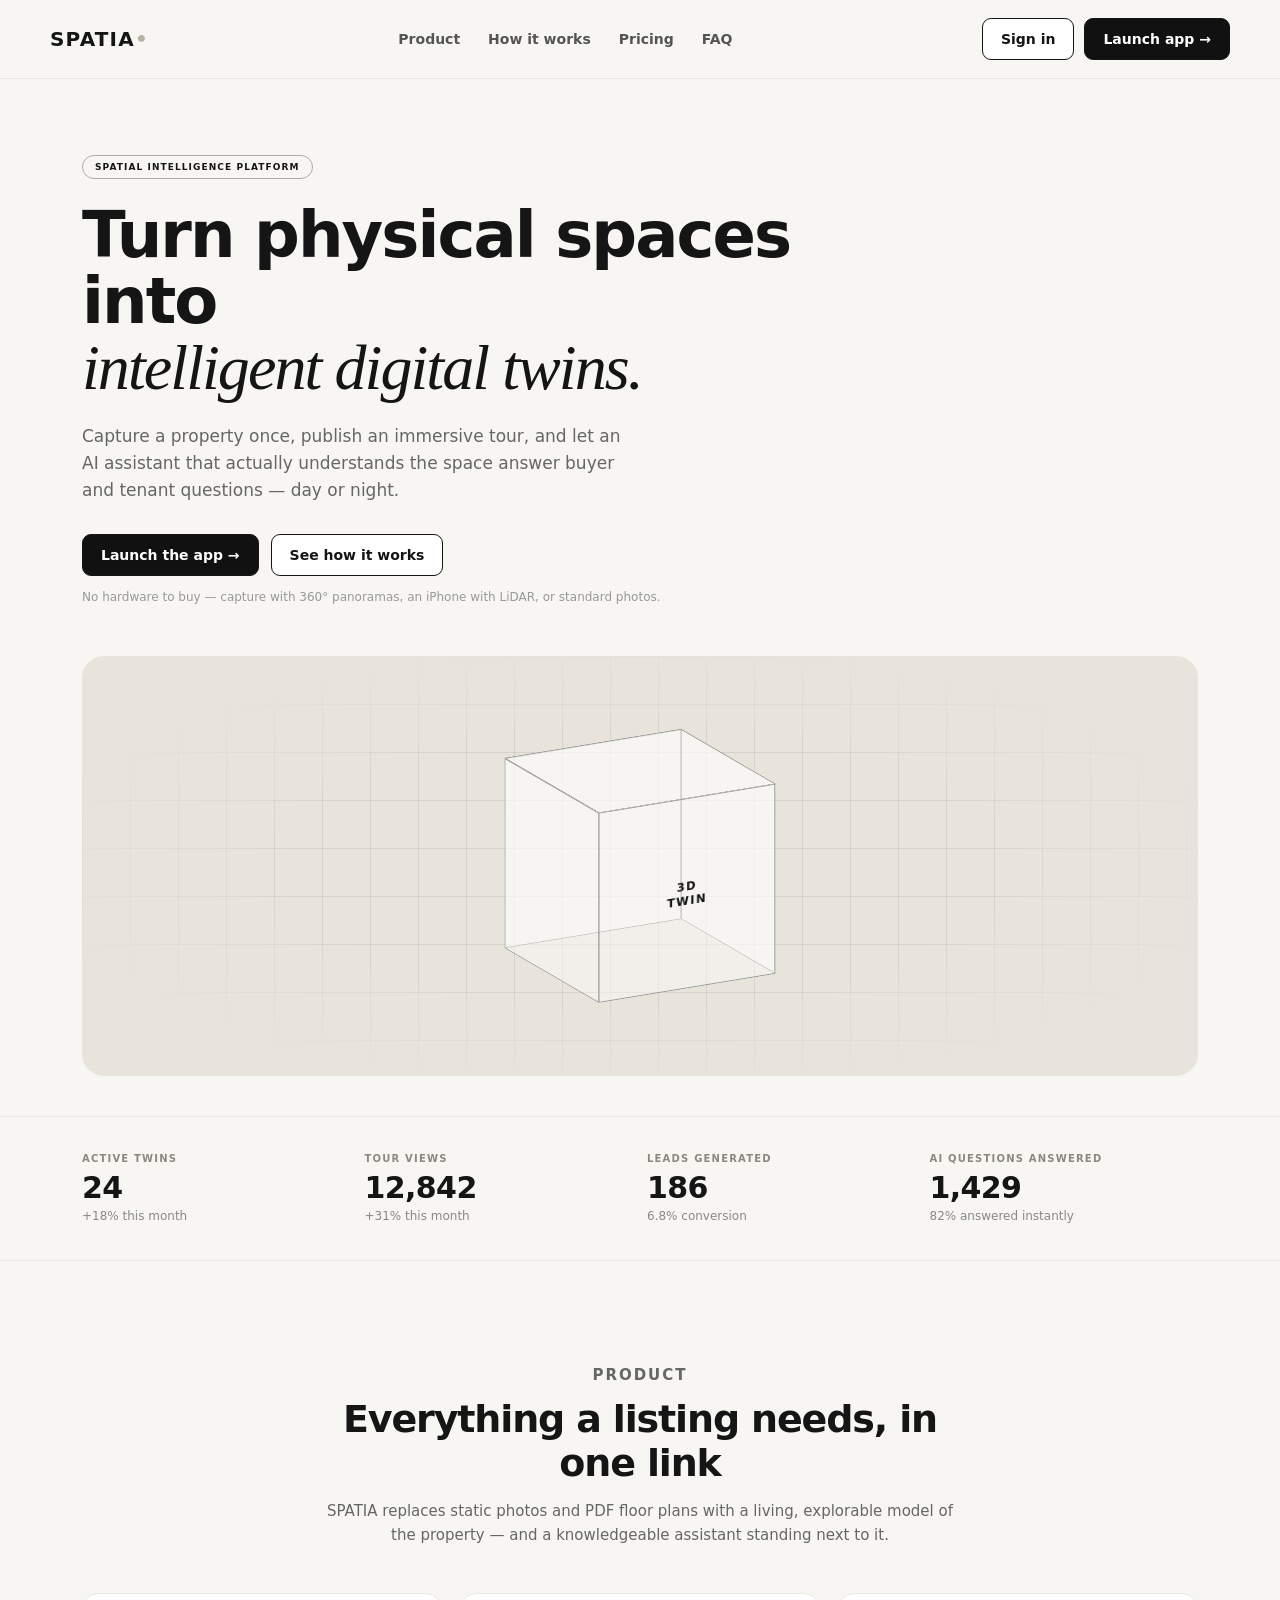
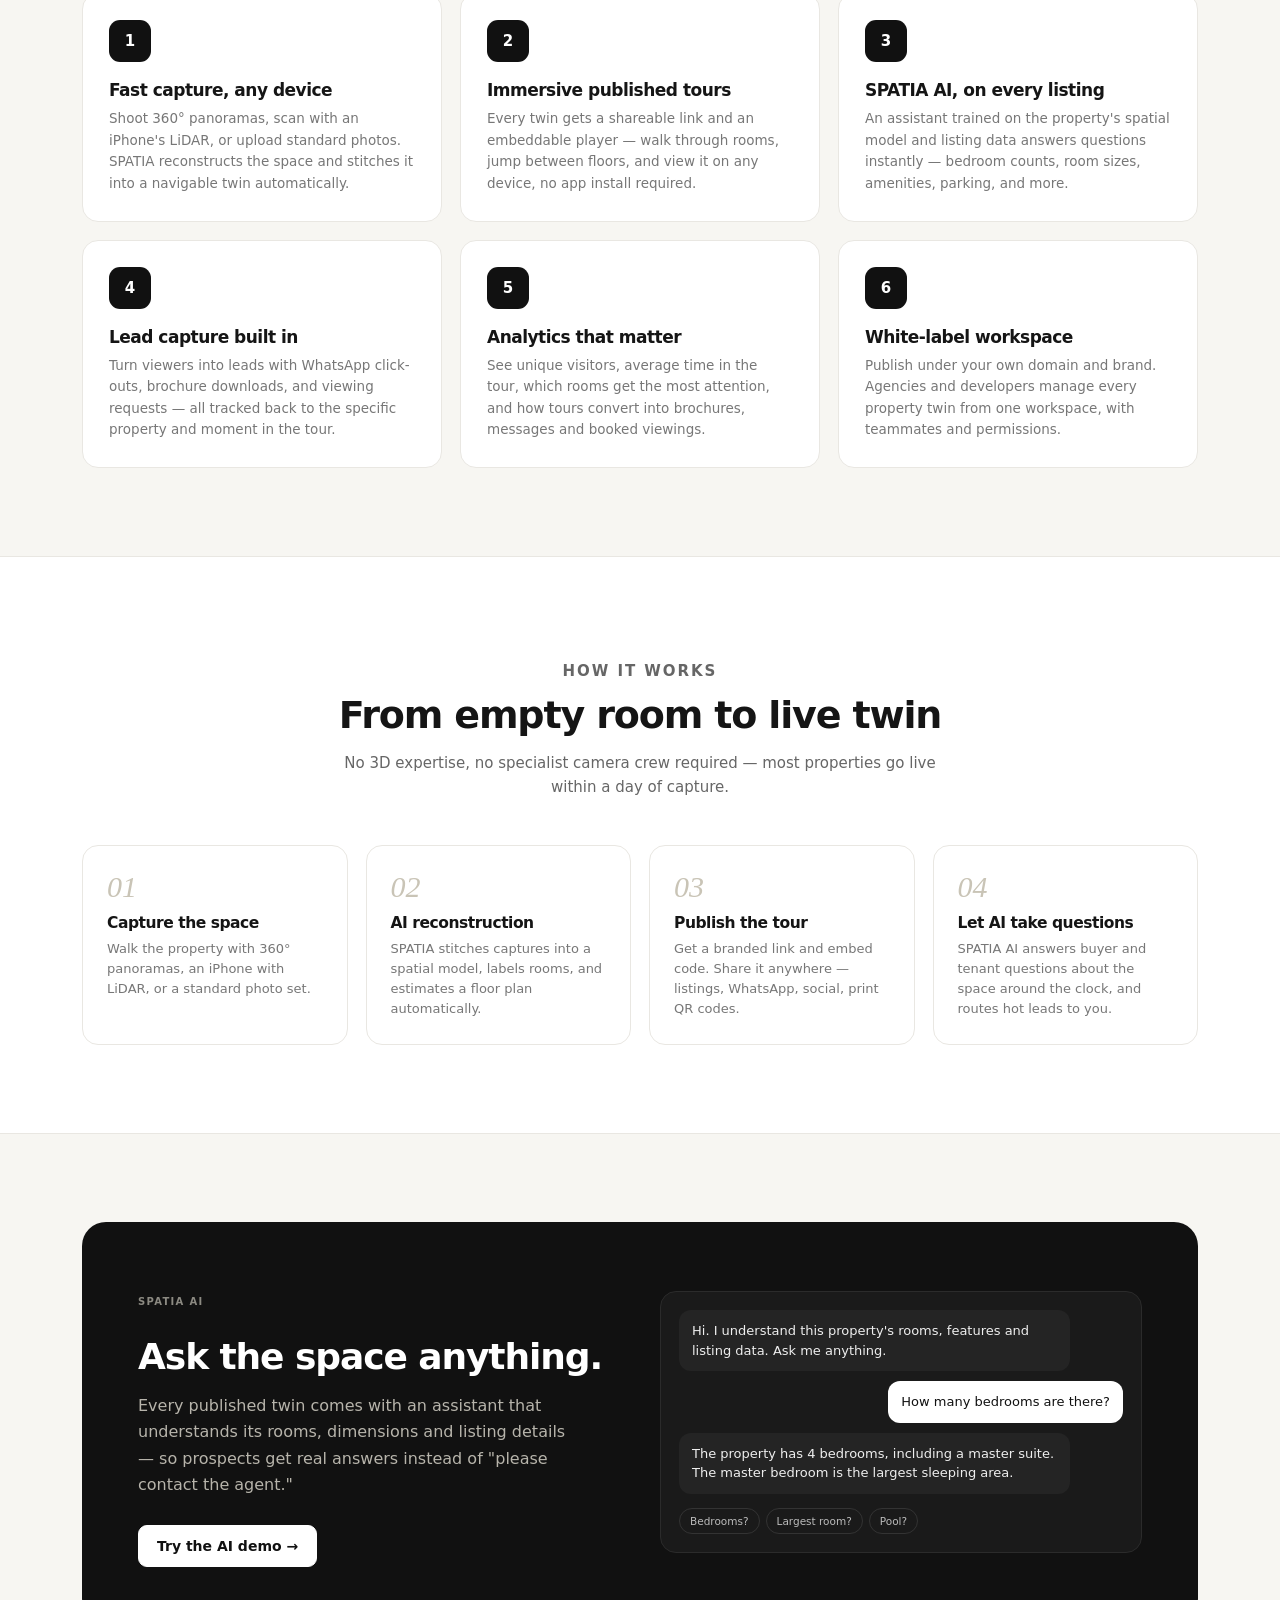
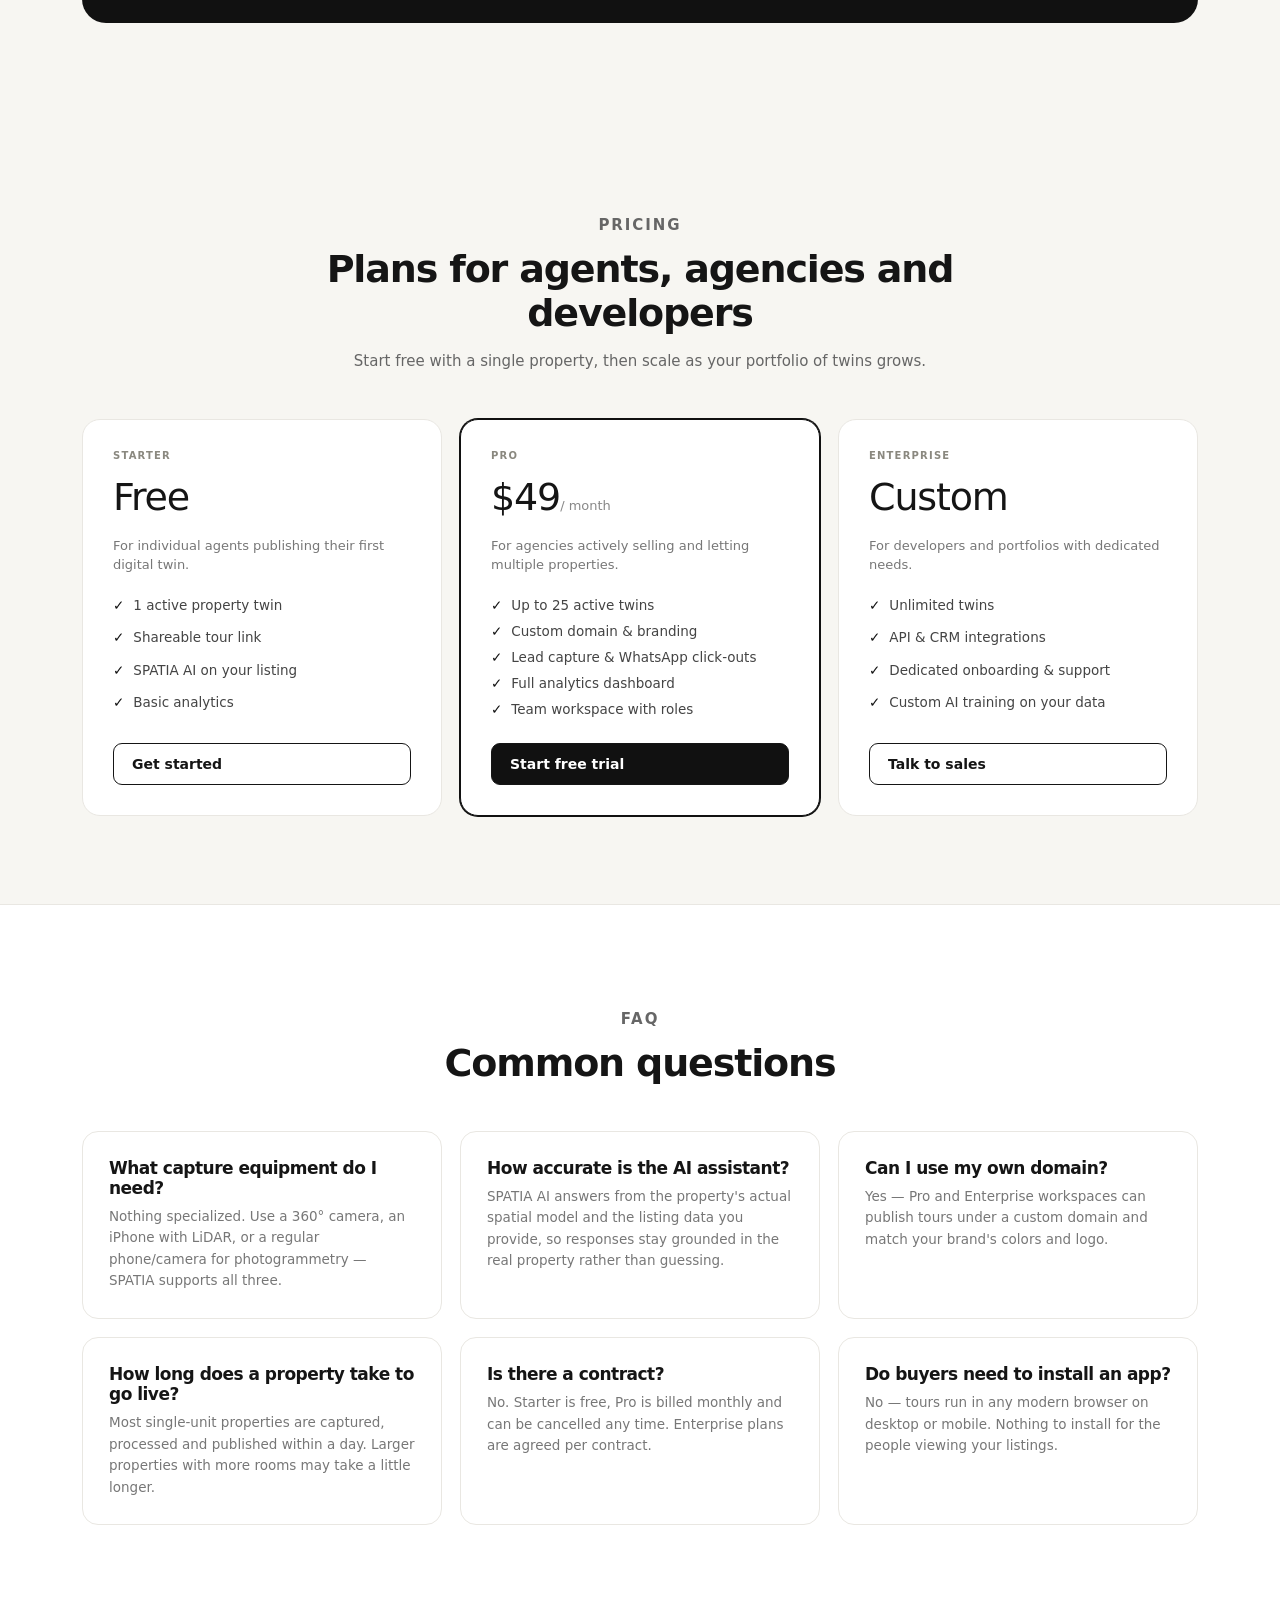
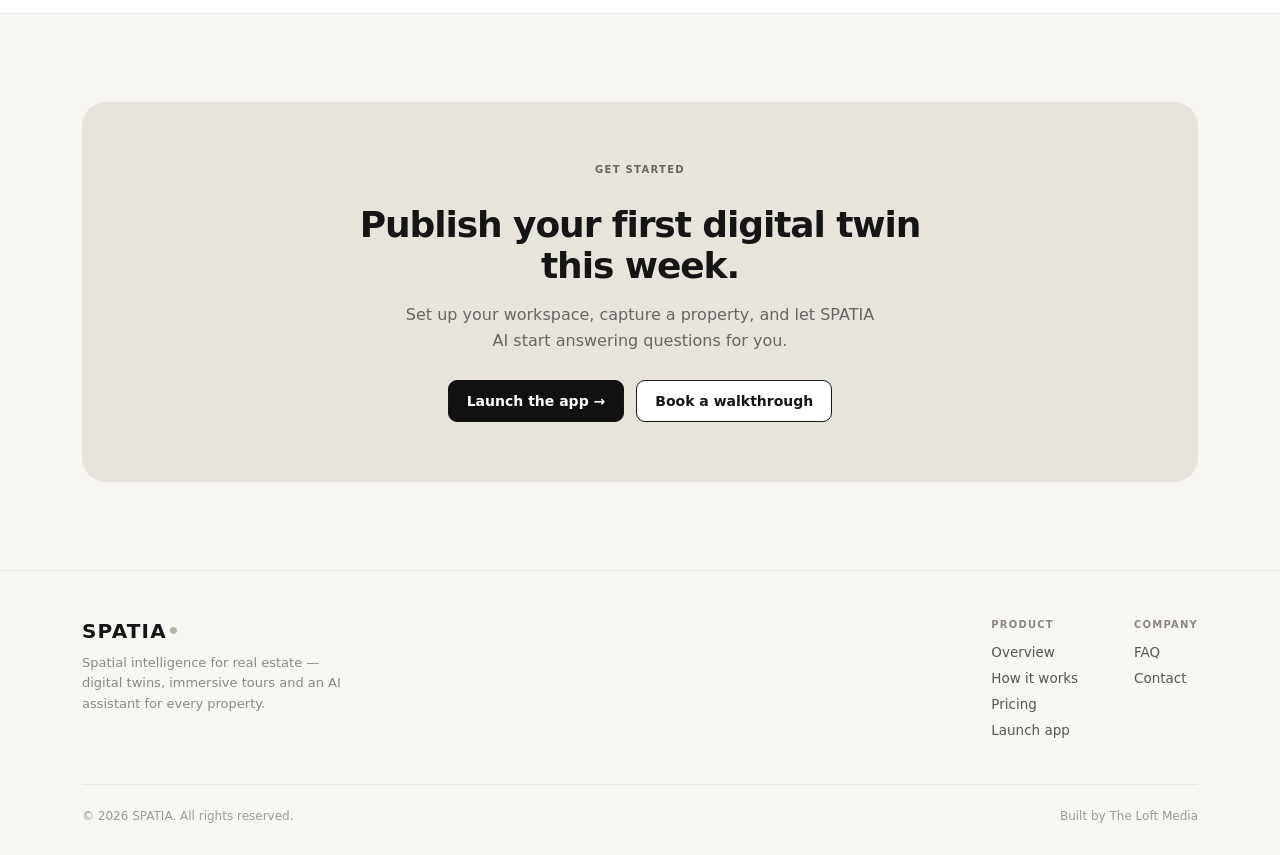
==== index.html @ 3e2fbd5a "Build SPATIA marketing website and workspace app Adds a public marketing site (hero, product feature" ====
<!doctype html><html><head><meta charset="utf-8"><meta name="viewport" content="width=device-width,initial-scale=1">
<title>SPATIA — Spatial Intelligence for Real Estate</title>
<meta name="description" content="SPATIA turns physical properties into interactive digital twins with an AI assistant that understands every room — so buyers and tenants can explore and ask questions any time.">
<link rel="stylesheet" href="site.css">
</head><body>

<header class="site-nav">
  <div class="wrap bar">
    <a class="logo" href="#top">SPATIA<span>•</span></a>
    <nav id="siteNav">
      <a href="#product">Product</a>
      <a href="#how">How it works</a>
      <a href="#pricing">Pricing</a>
      <a href="#faq">FAQ</a>
    </nav>
    <div class="nav-actions">
      <a class="ghost" href="app/index.html">Sign in</a>
      <a class="primary" href="app/index.html">Launch app →</a>
      <button class="nav-toggle" onclick="toggleNav()" aria-label="Menu"><i></i><i></i><i></i></button>
    </div>
  </div>
</header>

<main>
<section id="top" class="hero-section">
  <div class="wrap">
    <span class="pill">SPATIAL INTELLIGENCE PLATFORM</span>
    <h1>Turn physical spaces into<br><em>intelligent digital twins.</em></h1>
    <p class="lead">Capture a property once, publish an immersive tour, and let an AI assistant that actually understands the space answer buyer and tenant questions — day or night.</p>
    <div class="hero-actions">
      <a class="primary" href="app/index.html">Launch the app →</a>
      <a class="ghost" href="#how">See how it works</a>
    </div>
    <p class="hero-note">No hardware to buy — capture with 360° panoramas, an iPhone with LiDAR, or standard photos.</p>

    <div class="hero-visual">
      <div class="grid-floor"></div>
      <div class="hero-cube">
        <div class="face front">3D<br>TWIN</div>
        <div class="face back"></div>
        <div class="face right"></div>
        <div class="face left"></div>
        <div class="face top"></div>
      </div>
    </div>
  </div>
</section>

<section class="stat-strip">
  <div class="wrap row">
    <div><small>Active twins</small><strong>24</strong><span>+18% this month</span></div>
    <div><small>Tour views</small><strong>12,842</strong><span>+31% this month</span></div>
    <div><small>Leads generated</small><strong>186</strong><span>6.8% conversion</span></div>
    <div><small>AI questions answered</small><strong>1,429</strong><span>82% answered instantly</span></div>
  </div>
</section>

<section id="product" class="section">
  <div class="wrap">
    <div class="section-head">
      <p class="eyebrow">PRODUCT</p>
      <h2>Everything a listing needs, in one link</h2>
      <p>SPATIA replaces static photos and PDF floor plans with a living, explorable model of the property — and a knowledgeable assistant standing next to it.</p>
    </div>
    <div class="feature-grid">
      <div class="feature-card">
        <div class="icon">1</div>
        <h3>Fast capture, any device</h3>
        <p>Shoot 360° panoramas, scan with an iPhone's LiDAR, or upload standard photos. SPATIA reconstructs the space and stitches it into a navigable twin automatically.</p>
      </div>
      <div class="feature-card">
        <div class="icon">2</div>
        <h3>Immersive published tours</h3>
        <p>Every twin gets a shareable link and an embeddable player — walk through rooms, jump between floors, and view it on any device, no app install required.</p>
      </div>
      <div class="feature-card">
        <div class="icon">3</div>
        <h3>SPATIA AI, on every listing</h3>
        <p>An assistant trained on the property's spatial model and listing data answers questions instantly — bedroom counts, room sizes, amenities, parking, and more.</p>
      </div>
      <div class="feature-card">
        <div class="icon">4</div>
        <h3>Lead capture built in</h3>
        <p>Turn viewers into leads with WhatsApp click-outs, brochure downloads, and viewing requests — all tracked back to the specific property and moment in the tour.</p>
      </div>
      <div class="feature-card">
        <div class="icon">5</div>
        <h3>Analytics that matter</h3>
        <p>See unique visitors, average time in the tour, which rooms get the most attention, and how tours convert into brochures, messages and booked viewings.</p>
      </div>
      <div class="feature-card">
        <div class="icon">6</div>
        <h3>White-label workspace</h3>
        <p>Publish under your own domain and brand. Agencies and developers manage every property twin from one workspace, with teammates and permissions.</p>
      </div>
    </div>
  </div>
</section>

<section id="how" class="section" style="background:#fff;border-top:1px solid var(--line);border-bottom:1px solid var(--line)">
  <div class="wrap">
    <div class="section-head">
      <p class="eyebrow">HOW IT WORKS</p>
      <h2>From empty room to live twin</h2>
      <p>No 3D expertise, no specialist camera crew required — most properties go live within a day of capture.</p>
    </div>
    <div class="steps">
      <div class="step"><span class="num">01</span><h3>Capture the space</h3><p>Walk the property with 360° panoramas, an iPhone with LiDAR, or a standard photo set.</p></div>
      <div class="step"><span class="num">02</span><h3>AI reconstruction</h3><p>SPATIA stitches captures into a spatial model, labels rooms, and estimates a floor plan automatically.</p></div>
      <div class="step"><span class="num">03</span><h3>Publish the tour</h3><p>Get a branded link and embed code. Share it anywhere — listings, WhatsApp, social, print QR codes.</p></div>
      <div class="step"><span class="num">04</span><h3>Let AI take questions</h3><p>SPATIA AI answers buyer and tenant questions about the space around the clock, and routes hot leads to you.</p></div>
    </div>
  </div>
</section>

<section class="section">
  <div class="wrap">
    <div class="ai-teaser">
      <div>
        <p class="eyebrow">SPATIA AI</p>
        <h2>Ask the space anything.</h2>
        <p>Every published twin comes with an assistant that understands its rooms, dimensions and listing details — so prospects get real answers instead of "please contact the agent."</p>
        <a class="primary on-dark" href="app/index.html#ai" style="background:#fff;color:#111;border-color:#fff">Try the AI demo →</a>
      </div>
      <div class="chat-mock">
        <div class="bot">Hi. I understand this property's rooms, features and listing data. Ask me anything.</div>
        <div class="user">How many bedrooms are there?</div>
        <div class="bot">The property has 4 bedrooms, including a master suite. The master bedroom is the largest sleeping area.</div>
        <div class="qrow"><span>Bedrooms?</span><span>Largest room?</span><span>Pool?</span></div>
      </div>
    </div>
  </div>
</section>

<section id="pricing" class="section">
  <div class="wrap">
    <div class="section-head">
      <p class="eyebrow">PRICING</p>
      <h2>Plans for agents, agencies and developers</h2>
      <p>Start free with a single property, then scale as your portfolio of twins grows.</p>
    </div>
    <div class="pricing-grid">
      <div class="price-card">
        <div class="tier">Starter</div>
        <div class="amount">Free</div>
        <p class="desc">For individual agents publishing their first digital twin.</p>
        <ul>
          <li>1 active property twin</li>
          <li>Shareable tour link</li>
          <li>SPATIA AI on your listing</li>
          <li>Basic analytics</li>
        </ul>
        <a class="ghost" href="app/index.html">Get started</a>
      </div>
      <div class="price-card featured">
        <div class="tier">Pro</div>
        <div class="amount">$49<span>/ month</span></div>
        <p class="desc">For agencies actively selling and letting multiple properties.</p>
        <ul>
          <li>Up to 25 active twins</li>
          <li>Custom domain &amp; branding</li>
          <li>Lead capture &amp; WhatsApp click-outs</li>
          <li>Full analytics dashboard</li>
          <li>Team workspace with roles</li>
        </ul>
        <a class="primary" href="app/index.html">Start free trial</a>
      </div>
      <div class="price-card">
        <div class="tier">Enterprise</div>
        <div class="amount">Custom</div>
        <p class="desc">For developers and portfolios with dedicated needs.</p>
        <ul>
          <li>Unlimited twins</li>
          <li>API &amp; CRM integrations</li>
          <li>Dedicated onboarding &amp; support</li>
          <li>Custom AI training on your data</li>
        </ul>
        <a class="ghost" href="#faq">Talk to sales</a>
      </div>
    </div>
  </div>
</section>

<section id="faq" class="section" style="background:#fff;border-top:1px solid var(--line);border-bottom:1px solid var(--line)">
  <div class="wrap">
    <div class="section-head">
      <p class="eyebrow">FAQ</p>
      <h2>Common questions</h2>
    </div>
    <div class="feature-grid">
      <div class="feature-card">
        <h3>What capture equipment do I need?</h3>
        <p>Nothing specialized. Use a 360° camera, an iPhone with LiDAR, or a regular phone/camera for photogrammetry — SPATIA supports all three.</p>
      </div>
      <div class="feature-card">
        <h3>How accurate is the AI assistant?</h3>
        <p>SPATIA AI answers from the property's actual spatial model and the listing data you provide, so responses stay grounded in the real property rather than guessing.</p>
      </div>
      <div class="feature-card">
        <h3>Can I use my own domain?</h3>
        <p>Yes — Pro and Enterprise workspaces can publish tours under a custom domain and match your brand's colors and logo.</p>
      </div>
      <div class="feature-card">
        <h3>How long does a property take to go live?</h3>
        <p>Most single-unit properties are captured, processed and published within a day. Larger properties with more rooms may take a little longer.</p>
      </div>
      <div class="feature-card">
        <h3>Is there a contract?</h3>
        <p>No. Starter is free, Pro is billed monthly and can be cancelled any time. Enterprise plans are agreed per contract.</p>
      </div>
      <div class="feature-card">
        <h3>Do buyers need to install an app?</h3>
        <p>No — tours run in any modern browser on desktop or mobile. Nothing to install for the people viewing your listings.</p>
      </div>
    </div>
  </div>
</section>

<section class="section">
  <div class="wrap">
    <div class="cta-band">
      <p class="eyebrow">GET STARTED</p>
      <h2>Publish your first digital twin this week.</h2>
      <p>Set up your workspace, capture a property, and let SPATIA AI start answering questions for you.</p>
      <div class="cta-actions">
        <a class="primary" href="app/index.html">Launch the app →</a>
        <a class="ghost" href="app/index.html">Book a walkthrough</a>
      </div>
    </div>
  </div>
</section>
</main>

<footer>
  <div class="wrap">
    <div class="foot-top">
      <div class="foot-brand">
        <a class="logo" href="#top">SPATIA<span>•</span></a>
        <p>Spatial intelligence for real estate — digital twins, immersive tours and an AI assistant for every property.</p>
      </div>
      <div class="foot-cols">
        <div class="foot-col">
          <small>Product</small>
          <a href="#product">Overview</a>
          <a href="#how">How it works</a>
          <a href="#pricing">Pricing</a>
          <a href="app/index.html">Launch app</a>
        </div>
        <div class="foot-col">
          <small>Company</small>
          <a href="#faq">FAQ</a>
          <a href="mailto:hello@spatia.app">Contact</a>
        </div>
      </div>
    </div>
    <div class="foot-bottom">
      <span>© 2026 SPATIA. All rights reserved.</span>
      <span>Built by The Loft Media</span>
    </div>
  </div>
</footer>

<script src="site.js"></script>
</body></html>
---- site.css ----
:root{--ink:#151515;--muted:#777;--line:#e9e7e2;--paper:#f7f6f2;--white:#fff}
*{box-sizing:border-box}
body{margin:0;font-family:Inter,ui-sans-serif,system-ui,-apple-system,BlinkMacSystemFont,"Segoe UI",sans-serif;color:var(--ink);background:var(--paper)}
a{color:inherit}
button,input{font:inherit}
button{cursor:pointer}
.wrap{max-width:1180px;margin:0 auto;padding:0 32px}
.eyebrow{font-size:10px;letter-spacing:.13em;color:#8a887f;font-weight:700;margin:0 0 10px;text-transform:uppercase}
h1,h2,h3{letter-spacing:-.03em;margin:0}
em{font-family:Georgia,serif;font-weight:400;font-style:italic}
.primary,.ghost{border-radius:9px;padding:12px 18px;border:1px solid var(--ink);font-weight:700;text-decoration:none;display:inline-flex;align-items:center;gap:6px;font-size:14px}
.primary{background:#111;color:#fff}
.primary:hover{background:#000}
.ghost{background:#fff}
.ghost:hover{background:#f2f1ed}
.on-dark.ghost{background:transparent;color:#fff;border-color:#444}
.on-dark.ghost:hover{background:#1c1c1c}

/* nav */
.site-nav{position:sticky;top:0;z-index:20;background:rgba(247,246,242,.88);backdrop-filter:blur(8px);border-bottom:1px solid var(--line)}
.site-nav .bar{display:flex;align-items:center;justify-content:space-between;padding:18px 0}
.logo{font-size:20px;font-weight:800;letter-spacing:.06em;text-decoration:none;color:var(--ink)}
.logo span{color:#b7b2a4}
.site-nav nav{display:flex;gap:28px}
.site-nav nav a{font-size:14px;font-weight:600;text-decoration:none;color:#555}
.site-nav nav a:hover{color:var(--ink)}
.nav-actions{display:flex;align-items:center;gap:10px}
.nav-toggle{display:none;background:none;border:0;padding:8px;flex-direction:column;gap:4px}
.nav-toggle i{display:block;width:20px;height:2px;background:var(--ink)}

/* hero */
.hero-section{padding:76px 0 40px}
.hero-section .pill{display:inline-block;border:1px solid #aaa;border-radius:100px;padding:6px 12px;font-size:9px;letter-spacing:.12em;font-weight:800;margin-bottom:24px;text-transform:uppercase}
.hero-section h1{font-size:64px;line-height:1.03;max-width:820px}
.hero-section .lead{max-width:560px;color:#666;font-size:17px;line-height:1.6;margin:22px 0 30px}
.hero-actions{display:flex;gap:12px;flex-wrap:wrap}
.hero-note{font-size:12px;color:#999;margin-top:14px}

.hero-visual{margin-top:52px;background:#e8e4db;border-radius:22px;padding:0;overflow:hidden;position:relative;min-height:420px;display:grid;place-items:center}
.hero-visual .grid-floor{position:absolute;inset:0;background-image:linear-gradient(#00000012 1px,transparent 1px),linear-gradient(90deg,#00000012 1px,transparent 1px);background-size:48px 48px;mask-image:radial-gradient(ellipse at center,#000 40%,transparent 78%)}
.hero-cube{width:200px;height:200px;position:relative;transform:rotateX(-18deg) rotateY(28deg);transform-style:preserve-3d;animation:spin 12s linear infinite}
.hero-cube .face{position:absolute;width:200px;height:200px;border:1px solid #999;background:rgba(255,255,255,.4);display:grid;place-items:center;text-align:center;font-weight:800;letter-spacing:.12em;font-size:13px}
.hero-cube .front{transform:translateZ(100px)}
.hero-cube .back{transform:rotateY(180deg) translateZ(100px)}
.hero-cube .right{transform:rotateY(90deg) translateZ(100px)}
.hero-cube .left{transform:rotateY(-90deg) translateZ(100px)}
.hero-cube .top{transform:rotateX(90deg) translateZ(100px)}
@keyframes spin{to{transform:rotateX(-18deg) rotateY(388deg)}}

/* stat strip */
.stat-strip{padding:36px 0;border-top:1px solid var(--line);border-bottom:1px solid var(--line)}
.stat-strip .row{display:grid;grid-template-columns:repeat(4,1fr);gap:14px}
.stat-strip strong{display:block;font-size:30px;letter-spacing:-.02em}
.stat-strip small{display:block;font-size:10px;letter-spacing:.12em;color:#8a887f;font-weight:700;margin-bottom:6px;text-transform:uppercase}
.stat-strip span{font-size:12px;color:#888}

/* section titles */
.section{padding:88px 0}
.section-head{max-width:640px;margin:0 auto 46px;text-align:center}
.section-head h2{font-size:38px}
.section-head p{color:#666;margin-top:14px;line-height:1.6;font-size:15px}
.section.tight{padding-top:0}

/* feature grid */
.feature-grid{display:grid;grid-template-columns:repeat(3,1fr);gap:18px}
.feature-card{background:#fff;border:1px solid var(--line);border-radius:16px;padding:26px}
.feature-card .icon{width:42px;height:42px;border-radius:11px;background:#111;color:#fff;display:grid;place-items:center;font-weight:800;font-size:15px;margin-bottom:18px}
.feature-card h3{font-size:17px;margin-bottom:8px}
.feature-card p{color:#777;font-size:13.5px;line-height:1.6;margin:0}

/* how it works */
.steps{display:grid;grid-template-columns:repeat(4,1fr);gap:18px;counter-reset:step}
.step{background:#fff;border:1px solid var(--line);border-radius:16px;padding:24px}
.step .num{counter-increment:step;font-family:Georgia,serif;font-style:italic;font-size:30px;color:#c9c4b6;display:block;margin-bottom:10px}
.step h3{font-size:15.5px;margin-bottom:7px}
.step p{color:#777;font-size:13px;line-height:1.55;margin:0}

/* AI teaser */
.ai-teaser{background:#111;color:#fff;border-radius:24px;padding:56px;display:grid;grid-template-columns:1fr 1fr;gap:40px;align-items:center}
.ai-teaser .eyebrow{color:#8c8a82}
.ai-teaser h2{font-size:36px;color:#fff}
.ai-teaser p{color:#b7b4ab;line-height:1.65;margin:16px 0 26px;max-width:440px}
.chat-mock{background:#1a1a1a;border:1px solid #2b2b2b;border-radius:16px;padding:18px;display:grid;gap:10px}
.chat-mock .bot,.chat-mock .user{padding:11px 13px;border-radius:12px;font-size:13px;line-height:1.5;max-width:88%}
.chat-mock .bot{background:#242424;color:#eee}
.chat-mock .user{background:#fff;color:#111;justify-self:end}
.chat-mock .qrow{display:flex;gap:6px;flex-wrap:wrap;margin-top:4px}
.chat-mock .qrow span{border:1px solid #333;border-radius:100px;padding:6px 10px;font-size:10.5px;color:#bbb}

/* pricing */
.pricing-grid{display:grid;grid-template-columns:repeat(3,1fr);gap:18px}
.price-card{background:#fff;border:1px solid var(--line);border-radius:18px;padding:30px;display:flex;flex-direction:column}
.price-card.featured{border-color:#111;box-shadow:0 0 0 1px #111}
.price-card .tier{font-size:10px;letter-spacing:.12em;font-weight:800;color:#8a887f;text-transform:uppercase;margin-bottom:14px}
.price-card .amount{font-size:38px;letter-spacing:-.03em;margin-bottom:4px}
.price-card .amount span{font-size:13px;color:#888;font-weight:400;letter-spacing:0}
.price-card .desc{color:#777;font-size:13px;margin-bottom:22px;line-height:1.5}
.price-card ul{list-style:none;margin:0 0 26px;padding:0;display:grid;gap:10px;font-size:13.5px;flex:1}
.price-card li{display:flex;gap:9px;color:#444}
.price-card li:before{content:"✓";color:#111;font-weight:800}

/* cta band */
.cta-band{background:#e8e4db;border-radius:24px;padding:60px;text-align:center}
.cta-band h2{font-size:36px;max-width:640px;margin:0 auto 16px}
.cta-band p{color:#666;max-width:480px;margin:0 auto 26px;line-height:1.6}
.cta-actions{display:flex;justify-content:center;gap:12px;flex-wrap:wrap}

/* footer */
footer{border-top:1px solid var(--line);padding:48px 0 32px}
.foot-top{display:flex;justify-content:space-between;gap:32px;flex-wrap:wrap;margin-bottom:36px}
.foot-cols{display:flex;gap:56px;flex-wrap:wrap}
.foot-col small{display:block;font-size:10px;letter-spacing:.12em;color:#8a887f;font-weight:700;margin-bottom:14px;text-transform:uppercase}
.foot-col a{display:block;color:#555;text-decoration:none;font-size:13.5px;margin-bottom:10px}
.foot-col a:hover{color:var(--ink)}
.foot-brand p{color:#888;font-size:13px;max-width:280px;line-height:1.6;margin-top:10px}
.foot-bottom{display:flex;justify-content:space-between;align-items:center;flex-wrap:wrap;gap:10px;padding-top:24px;border-top:1px solid var(--line);color:#999;font-size:12px}

@media(max-width:920px){
  .hero-section h1{font-size:44px}
  .feature-grid,.steps,.pricing-grid{grid-template-columns:1fr 1fr}
  .stat-strip .row{grid-template-columns:repeat(2,1fr)}
  .ai-teaser{grid-template-columns:1fr;padding:32px}
  .site-nav nav{position:fixed;top:64px;left:0;right:0;background:var(--paper);border-bottom:1px solid var(--line);flex-direction:column;padding:16px 32px;gap:4px;display:none}
  .site-nav nav.open{display:flex}
  .site-nav nav a{padding:10px 0}
  .nav-toggle{display:flex}
  .nav-actions .ghost{display:none}
}
@media(max-width:600px){
  .wrap{padding:0 20px}
  .hero-section h1{font-size:34px}
  .feature-grid,.steps,.pricing-grid,.stat-strip .row{grid-template-columns:1fr}
  .cta-band{padding:36px 22px}
  .section{padding:64px 0}
}
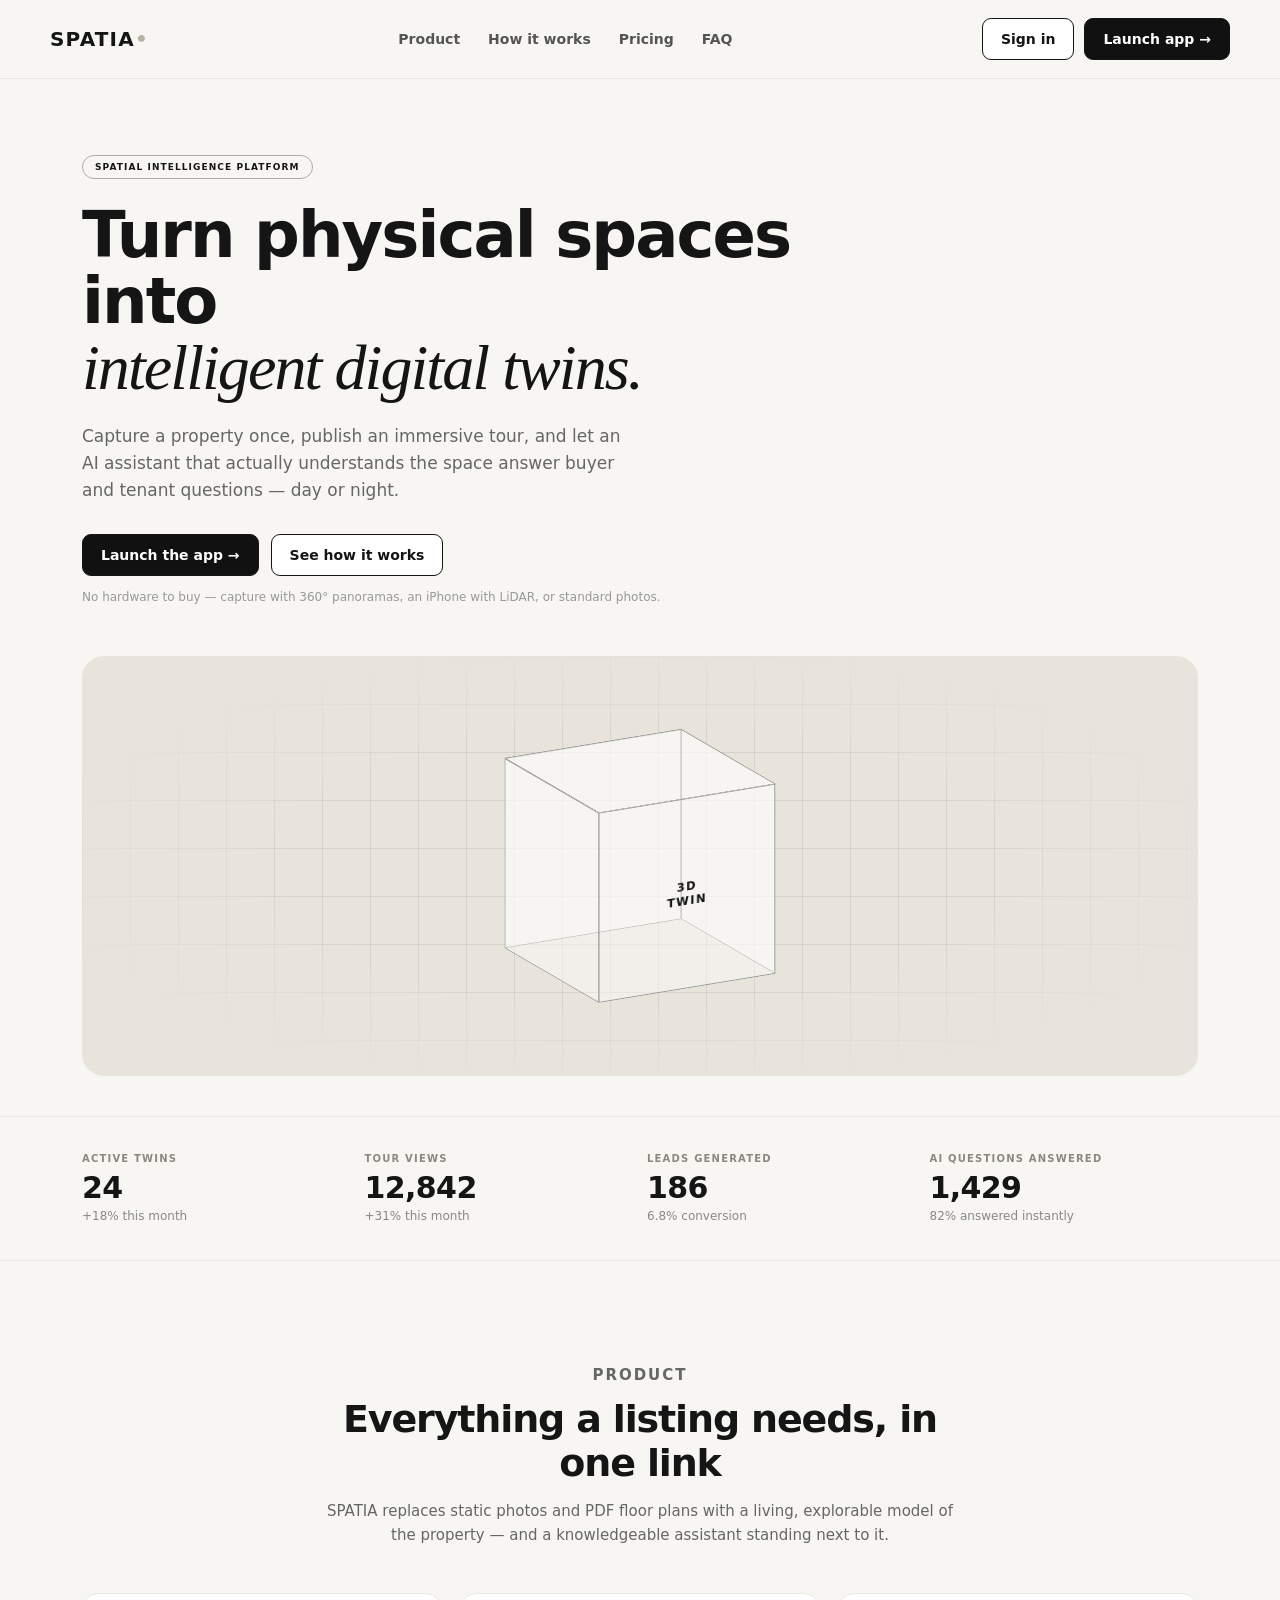
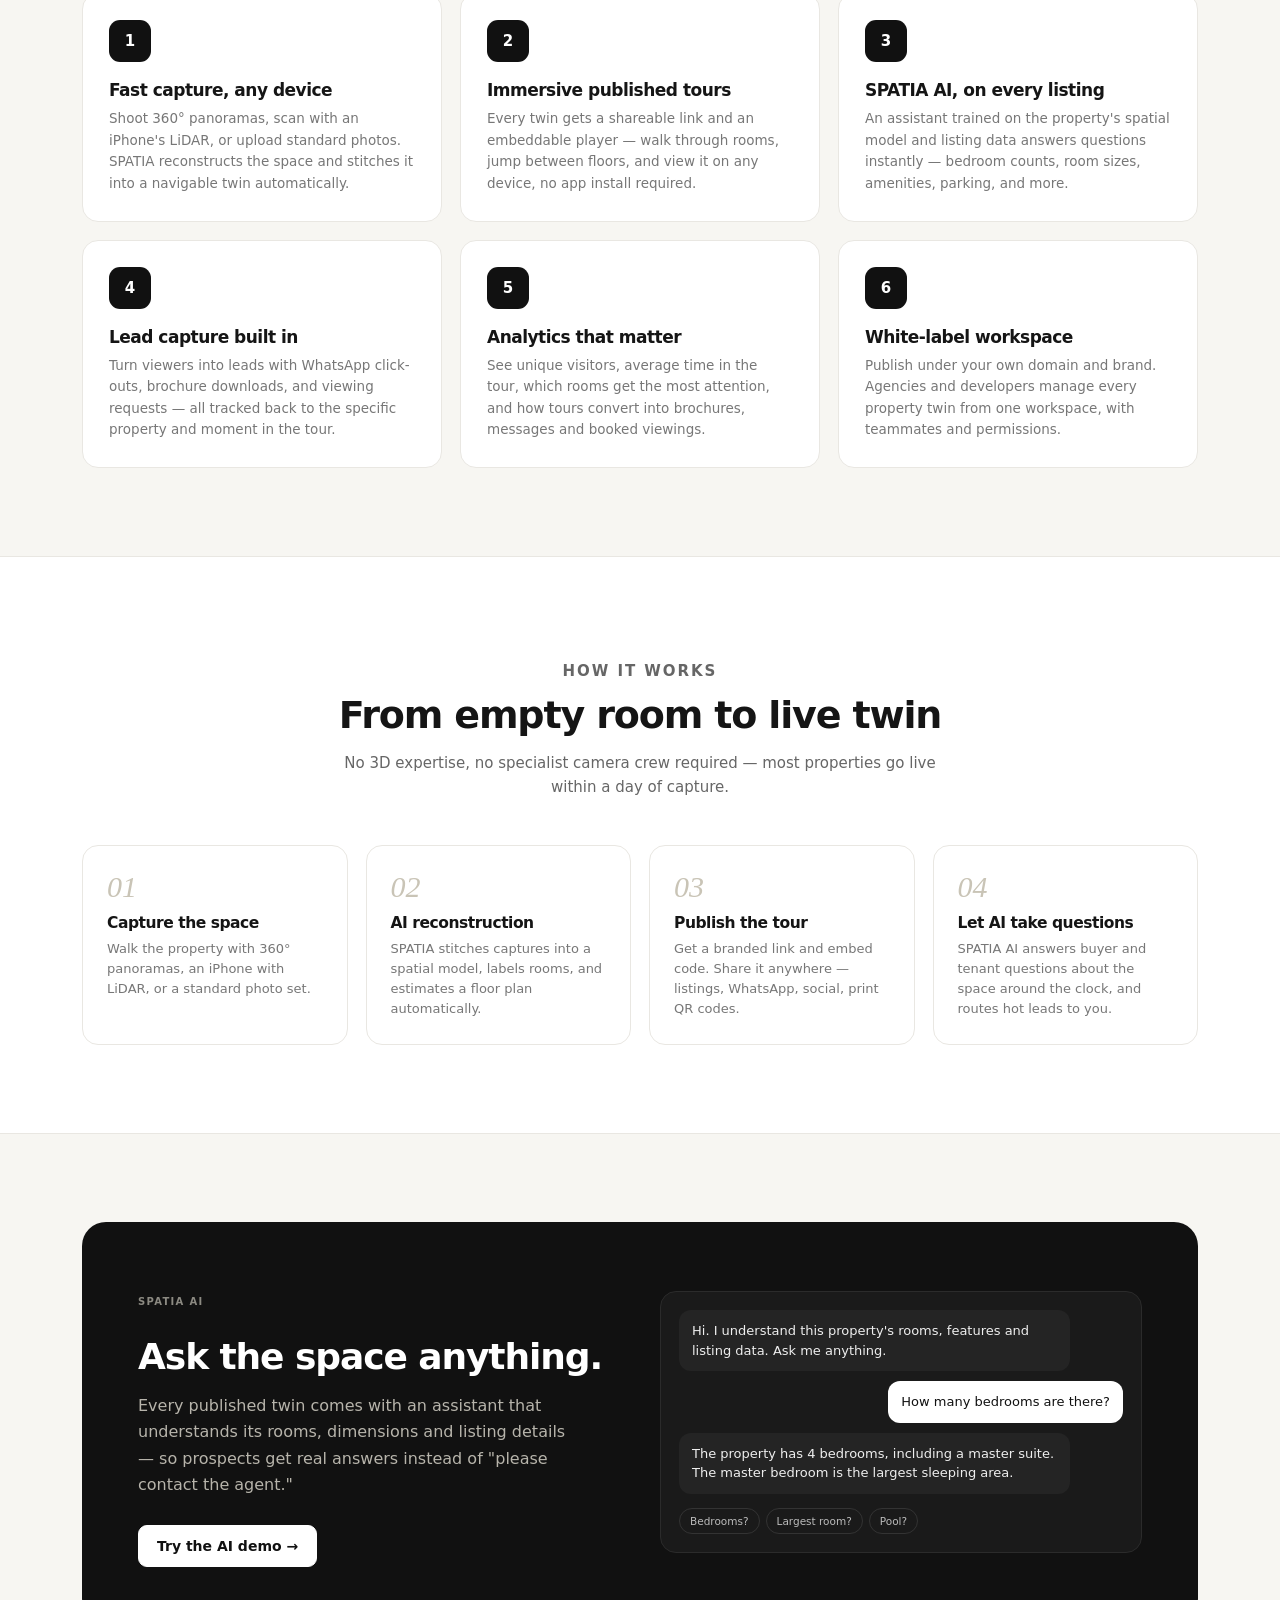
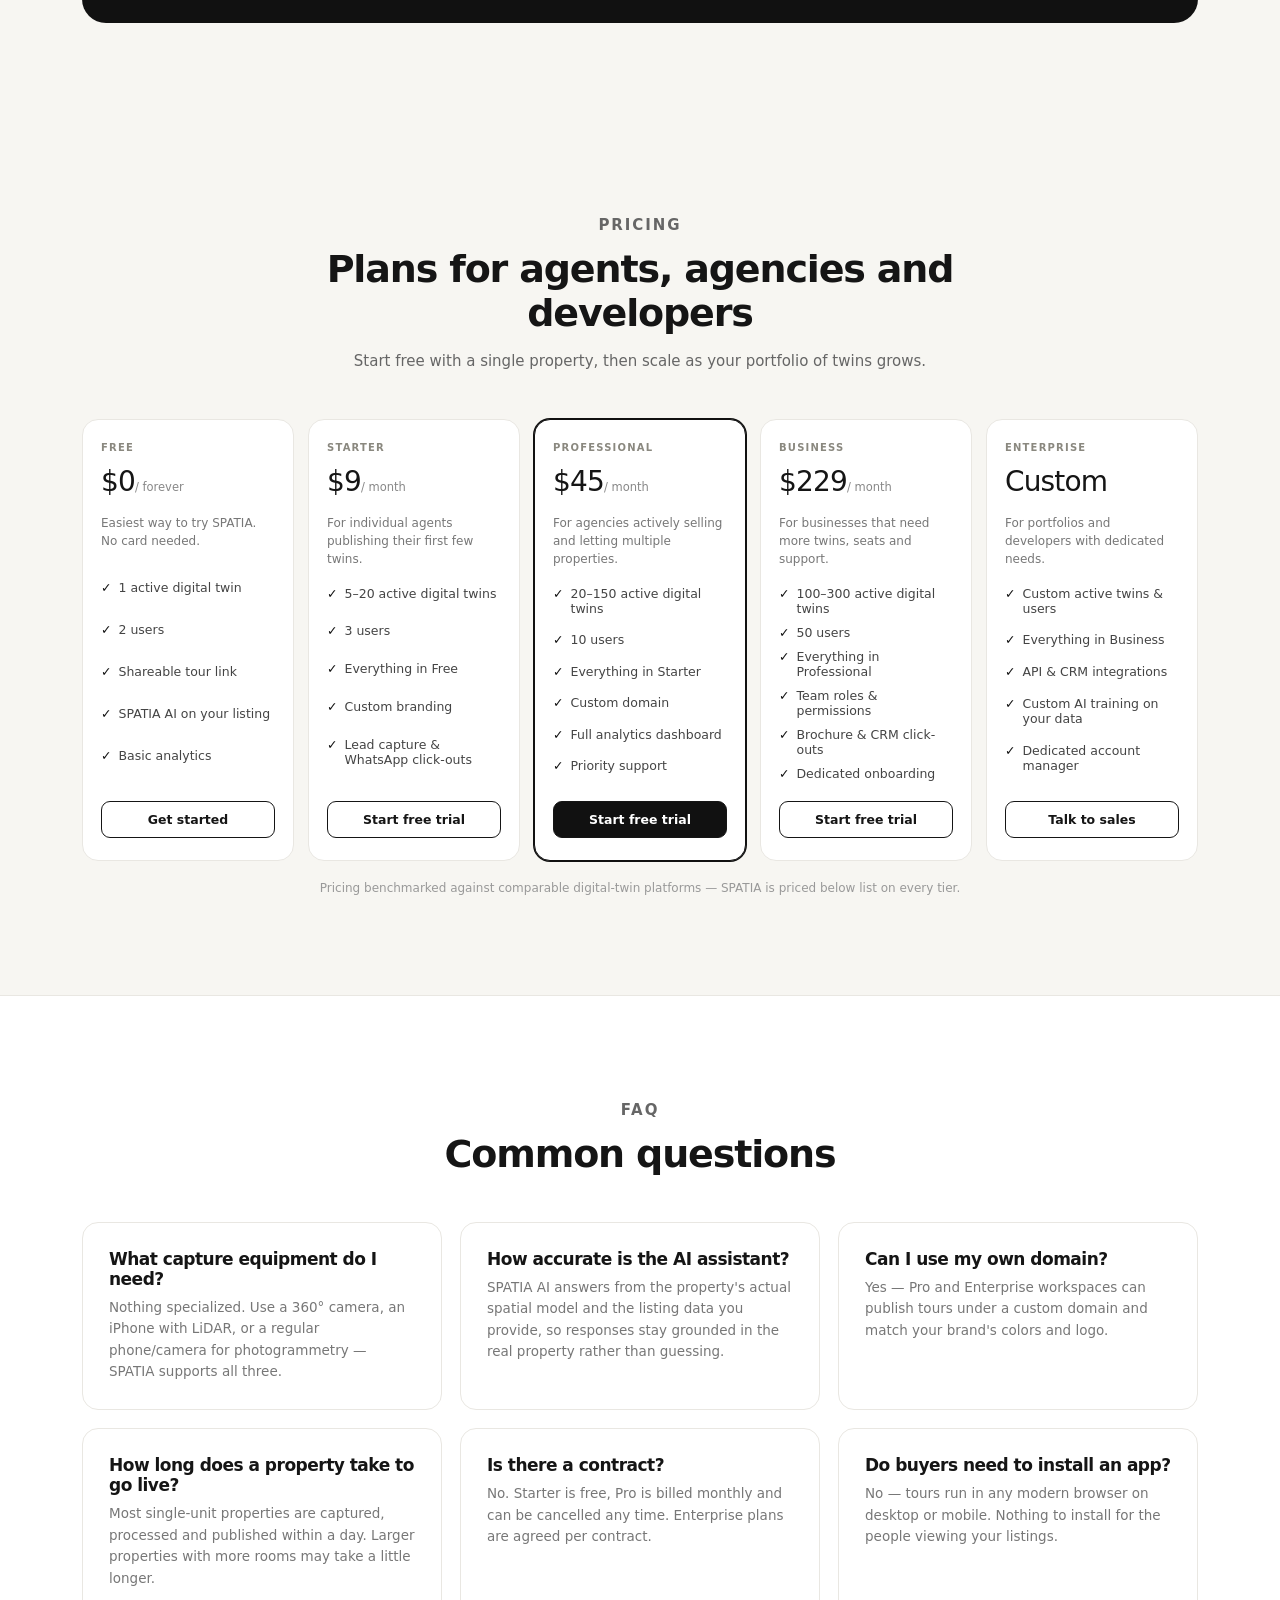
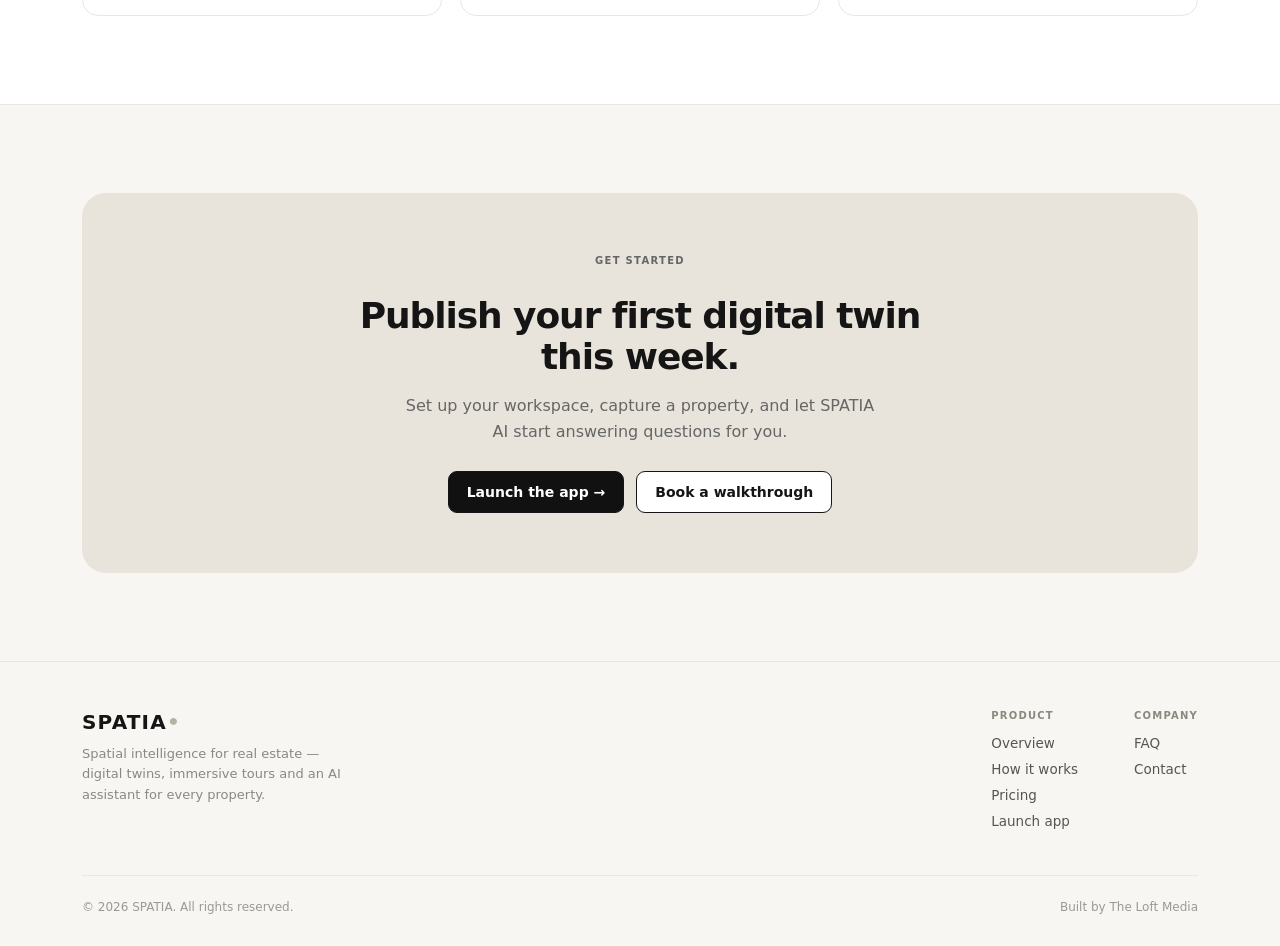
==== commit 9fb4422f: "Add room editor and rebuild pricing as 5 benchmarked tiers - New per-project room editor (add/rename" ====
--- a/index.html
+++ b/index.html
@@ -141,43 +141,74 @@
     </div>
     <div class="pricing-grid">
       <div class="price-card">
-        <div class="tier">Starter</div>
-        <div class="amount">Free</div>
-        <p class="desc">For individual agents publishing their first digital twin.</p>
-        <ul>
-          <li>1 active property twin</li>
+        <div class="tier">Free</div>
+        <div class="amount">$0<span>/ forever</span></div>
+        <p class="desc">Easiest way to try SPATIA. No card needed.</p>
+        <ul>
+          <li>1 active digital twin</li>
+          <li>2 users</li>
           <li>Shareable tour link</li>
           <li>SPATIA AI on your listing</li>
           <li>Basic analytics</li>
         </ul>
         <a class="ghost" href="app/index.html">Get started</a>
       </div>
+      <div class="price-card">
+        <div class="tier">Starter</div>
+        <div class="amount">$9<span>/ month</span></div>
+        <p class="desc">For individual agents publishing their first few twins.</p>
+        <ul>
+          <li>5–20 active digital twins</li>
+          <li>3 users</li>
+          <li>Everything in Free</li>
+          <li>Custom branding</li>
+          <li>Lead capture &amp; WhatsApp click-outs</li>
+        </ul>
+        <a class="ghost" href="app/index.html">Start free trial</a>
+      </div>
       <div class="price-card featured">
-        <div class="tier">Pro</div>
-        <div class="amount">$49<span>/ month</span></div>
+        <div class="tier">Professional</div>
+        <div class="amount">$45<span>/ month</span></div>
         <p class="desc">For agencies actively selling and letting multiple properties.</p>
         <ul>
-          <li>Up to 25 active twins</li>
-          <li>Custom domain &amp; branding</li>
-          <li>Lead capture &amp; WhatsApp click-outs</li>
+          <li>20–150 active digital twins</li>
+          <li>10 users</li>
+          <li>Everything in Starter</li>
+          <li>Custom domain</li>
           <li>Full analytics dashboard</li>
-          <li>Team workspace with roles</li>
+          <li>Priority support</li>
         </ul>
         <a class="primary" href="app/index.html">Start free trial</a>
+      </div>
+      <div class="price-card">
+        <div class="tier">Business</div>
+        <div class="amount">$229<span>/ month</span></div>
+        <p class="desc">For businesses that need more twins, seats and support.</p>
+        <ul>
+          <li>100–300 active digital twins</li>
+          <li>50 users</li>
+          <li>Everything in Professional</li>
+          <li>Team roles &amp; permissions</li>
+          <li>Brochure &amp; CRM click-outs</li>
+          <li>Dedicated onboarding</li>
+        </ul>
+        <a class="ghost" href="app/index.html">Start free trial</a>
       </div>
       <div class="price-card">
         <div class="tier">Enterprise</div>
         <div class="amount">Custom</div>
-        <p class="desc">For developers and portfolios with dedicated needs.</p>
-        <ul>
-          <li>Unlimited twins</li>
+        <p class="desc">For portfolios and developers with dedicated needs.</p>
+        <ul>
+          <li>Custom active twins &amp; users</li>
+          <li>Everything in Business</li>
           <li>API &amp; CRM integrations</li>
-          <li>Dedicated onboarding &amp; support</li>
           <li>Custom AI training on your data</li>
+          <li>Dedicated account manager</li>
         </ul>
         <a class="ghost" href="#faq">Talk to sales</a>
       </div>
     </div>
+    <p class="price-note">Pricing benchmarked against comparable digital-twin platforms — SPATIA is priced below list on every tier.</p>
   </div>
 </section>
 
--- a/site.css
+++ b/site.css
@@ -88,16 +88,19 @@
 .chat-mock .qrow span{border:1px solid #333;border-radius:100px;padding:6px 10px;font-size:10.5px;color:#bbb}
 
 /* pricing */
-.pricing-grid{display:grid;grid-template-columns:repeat(3,1fr);gap:18px}
-.price-card{background:#fff;border:1px solid var(--line);border-radius:18px;padding:30px;display:flex;flex-direction:column}
+.pricing-grid{display:grid;grid-template-columns:repeat(5,1fr);gap:14px}
+.price-card{background:#fff;border:1px solid var(--line);border-radius:16px;padding:22px 18px;display:flex;flex-direction:column}
 .price-card.featured{border-color:#111;box-shadow:0 0 0 1px #111}
-.price-card .tier{font-size:10px;letter-spacing:.12em;font-weight:800;color:#8a887f;text-transform:uppercase;margin-bottom:14px}
-.price-card .amount{font-size:38px;letter-spacing:-.03em;margin-bottom:4px}
-.price-card .amount span{font-size:13px;color:#888;font-weight:400;letter-spacing:0}
-.price-card .desc{color:#777;font-size:13px;margin-bottom:22px;line-height:1.5}
-.price-card ul{list-style:none;margin:0 0 26px;padding:0;display:grid;gap:10px;font-size:13.5px;flex:1}
-.price-card li{display:flex;gap:9px;color:#444}
+.price-card .tier{font-size:10px;letter-spacing:.12em;font-weight:800;color:#8a887f;text-transform:uppercase;margin-bottom:12px}
+.price-card .amount{font-size:28px;letter-spacing:-.03em;margin-bottom:4px}
+.price-card .amount span{font-size:11.5px;color:#888;font-weight:400;letter-spacing:0}
+.price-card .desc{color:#777;font-size:12px;margin-bottom:18px;line-height:1.5;min-height:48px}
+.price-card ul{list-style:none;margin:0 0 20px;padding:0;display:grid;gap:9px;font-size:12.5px;flex:1}
+.price-card li{display:flex;gap:7px;color:#444}
 .price-card li:before{content:"✓";color:#111;font-weight:800}
+.price-card .primary,.price-card .ghost{font-size:12.5px;padding:10px 14px;justify-content:center;width:100%}
+.price-note{text-align:center;color:#999;font-size:12px;margin-top:20px}
+@media(max-width:1100px){.pricing-grid{grid-template-columns:repeat(3,1fr)}}
 
 /* cta band */
 .cta-band{background:#e8e4db;border-radius:24px;padding:60px;text-align:center}
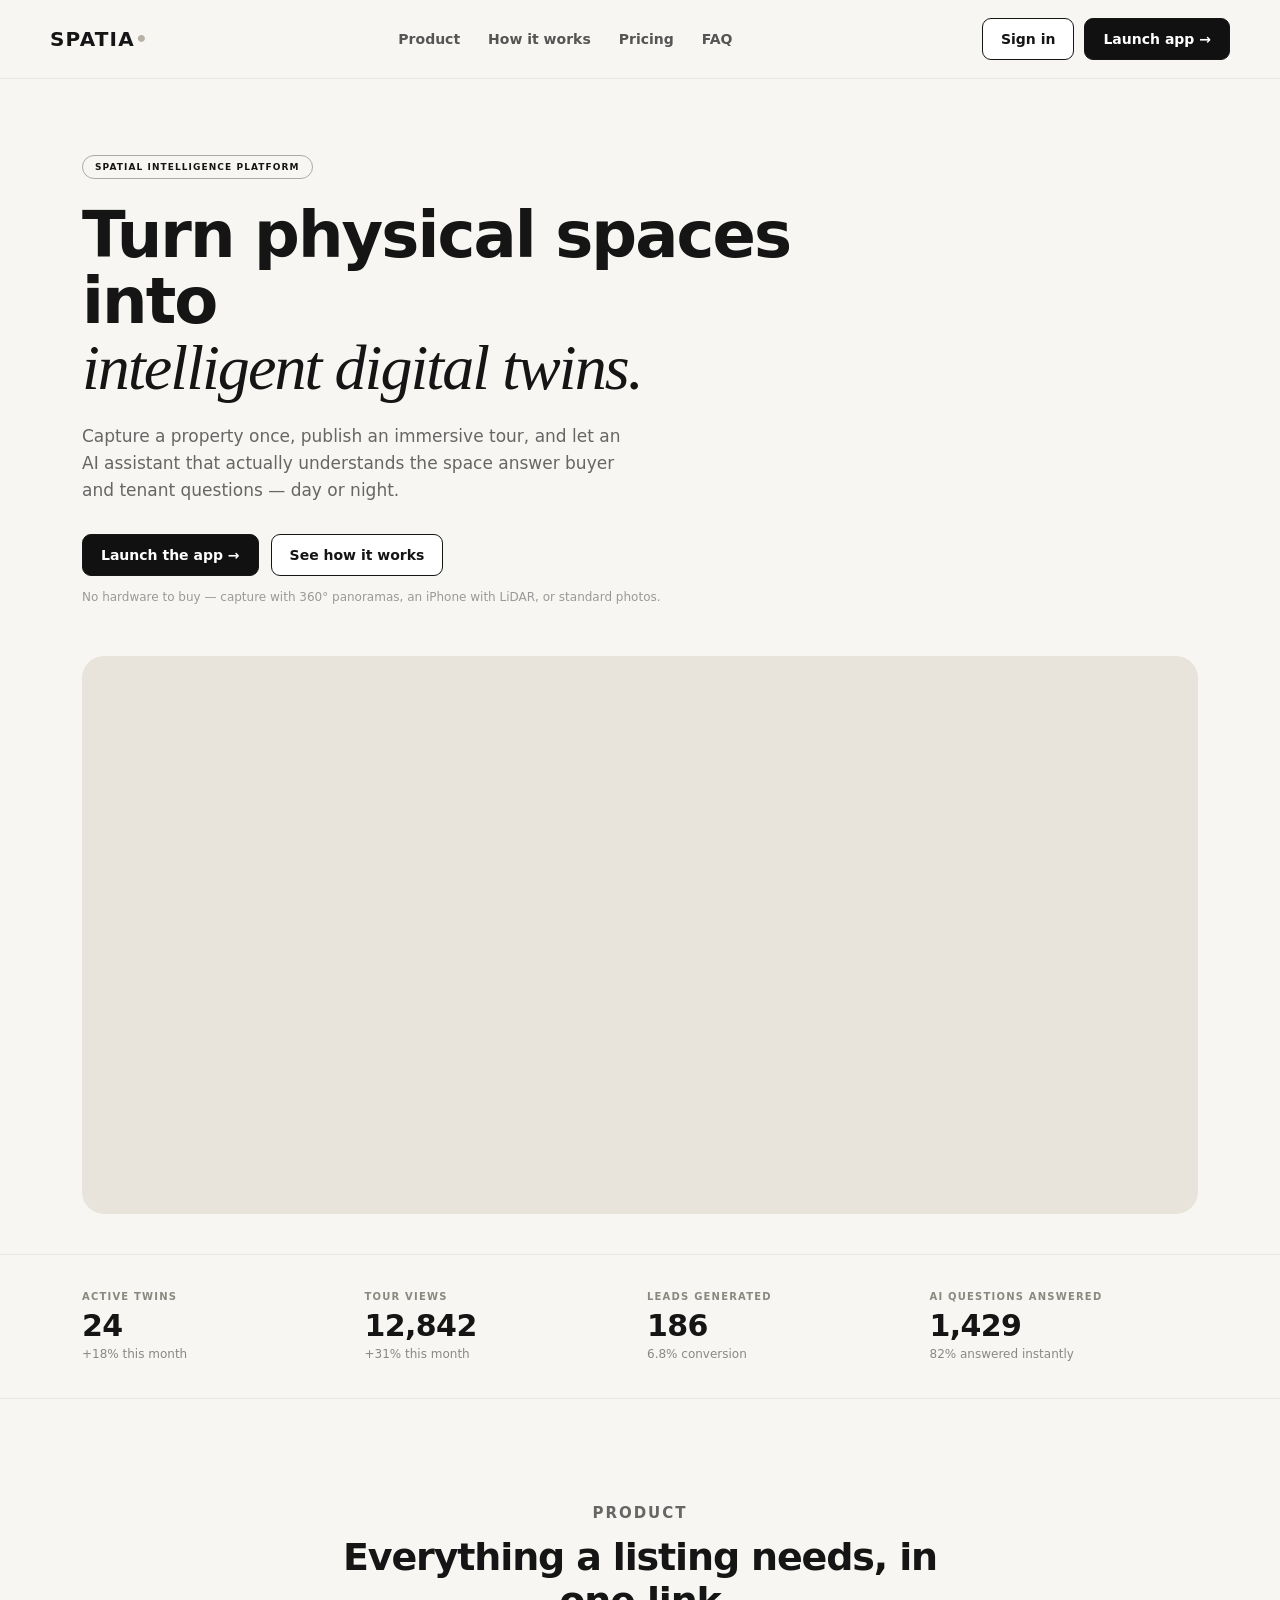
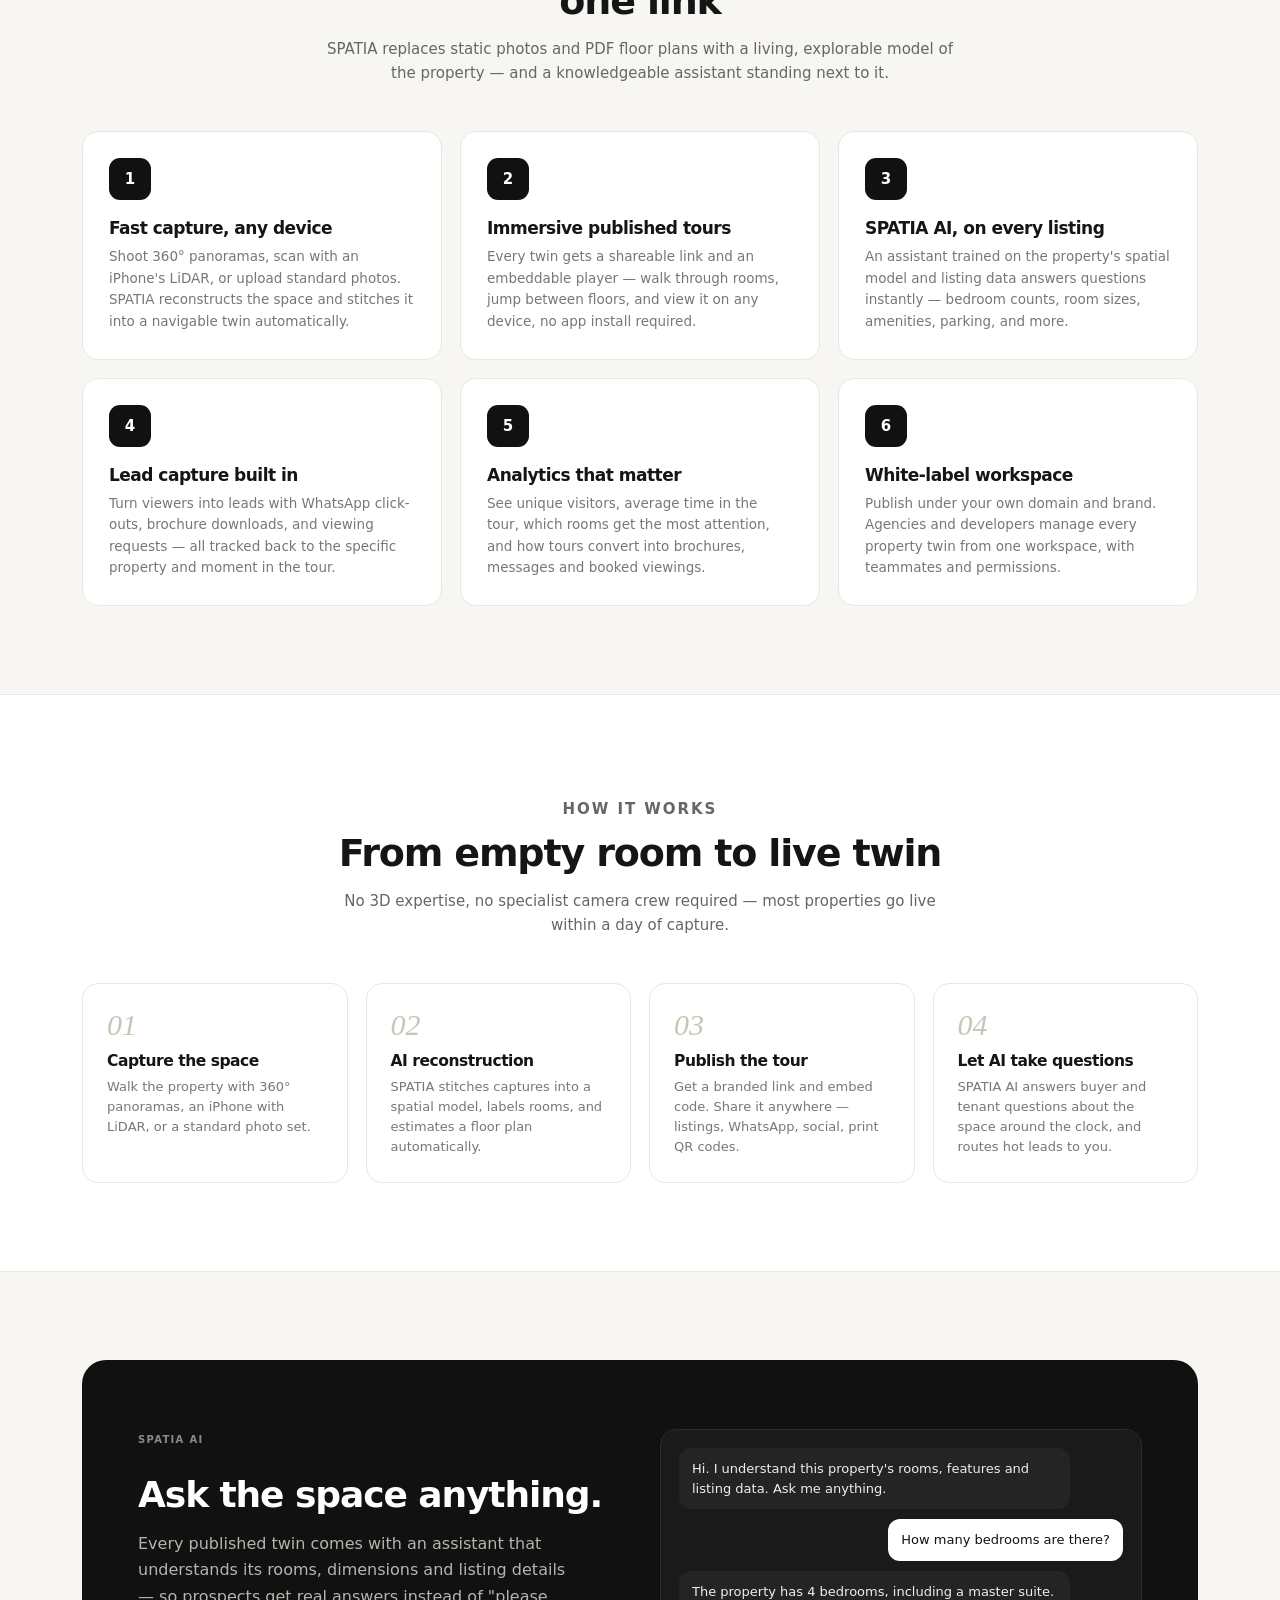
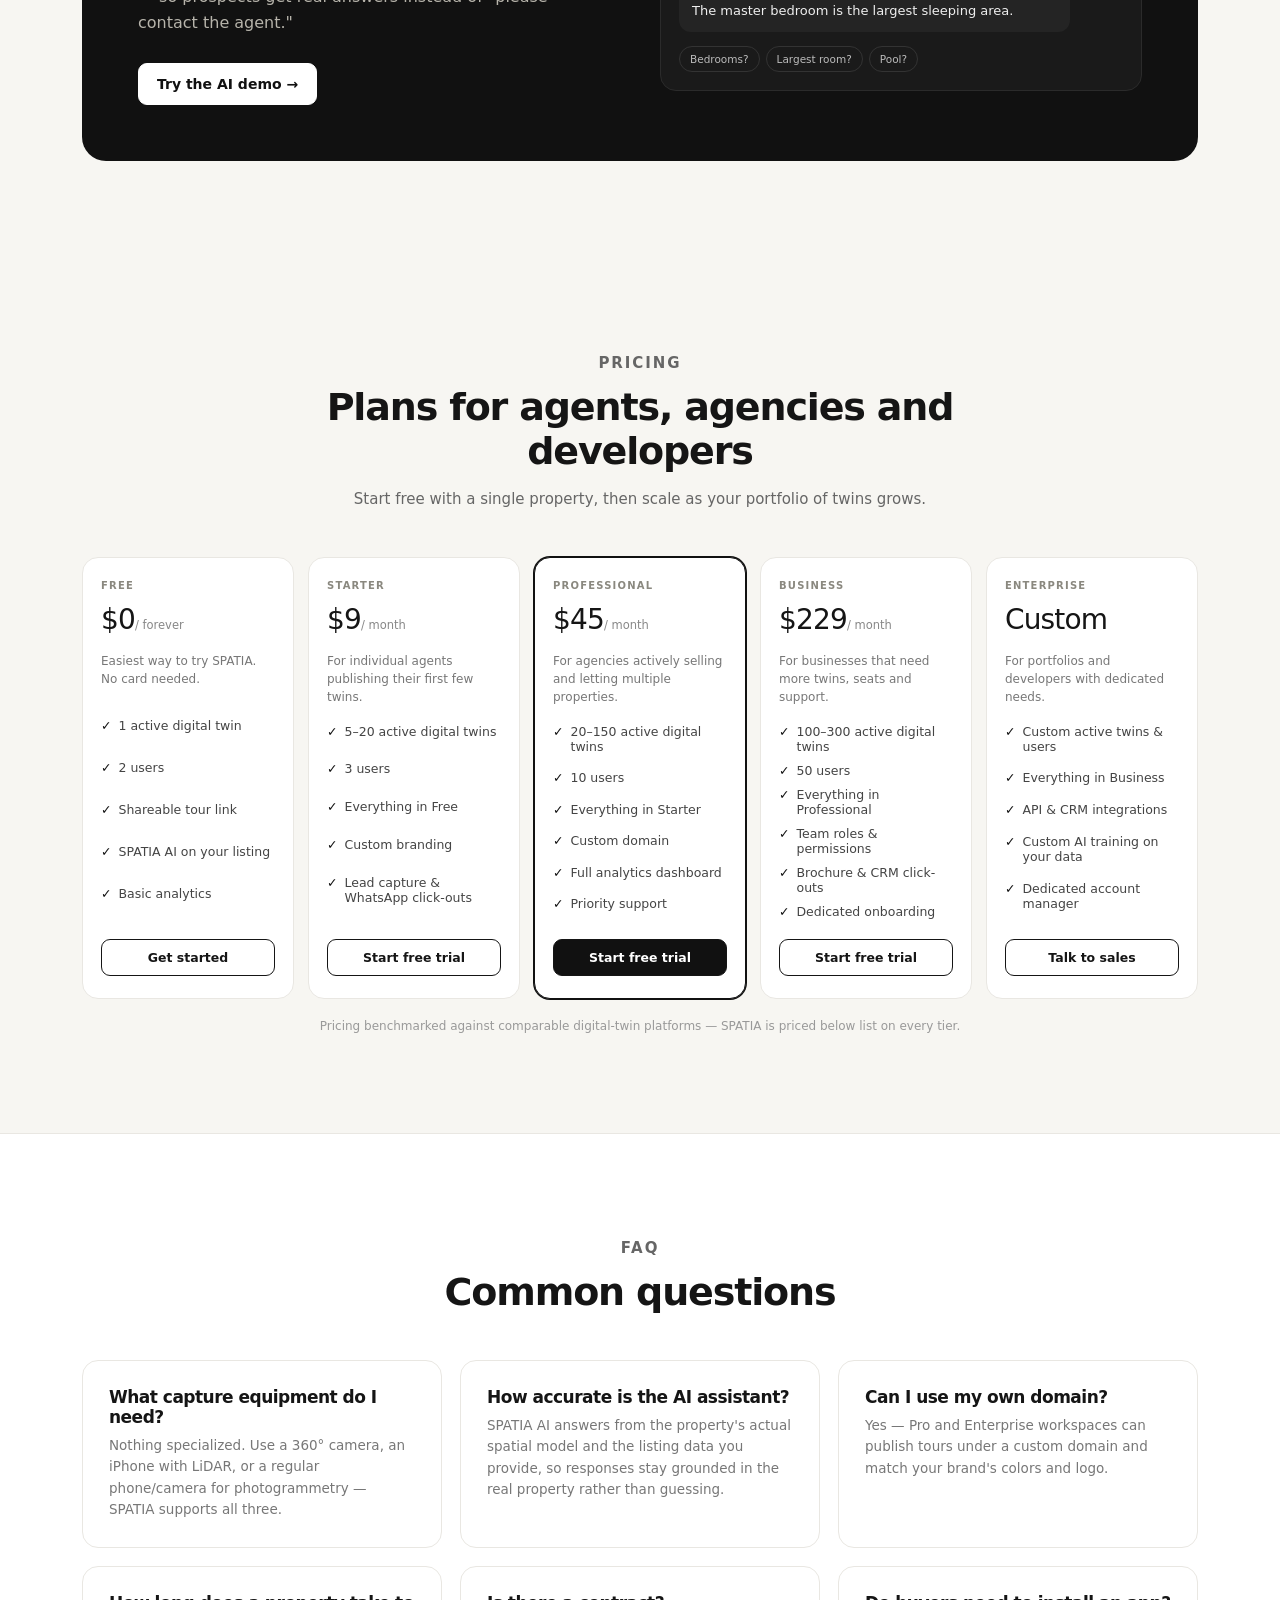
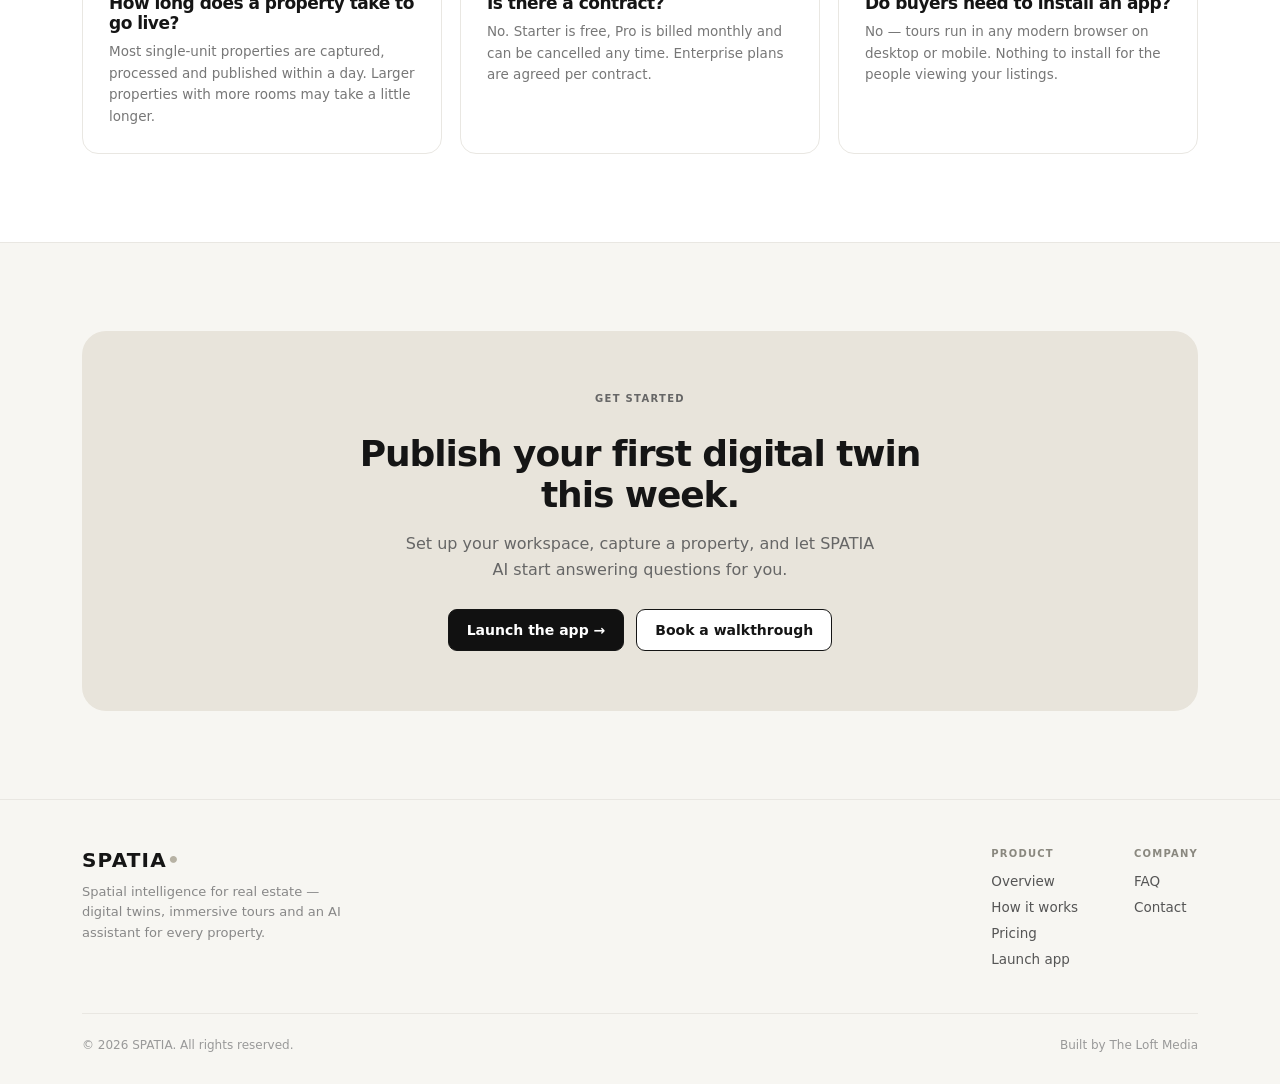
==== commit e1170a7b: "Replace hero cube with an AI-generated 3D fly-through video Embeds a short looping living-room-to-ki" ====
--- a/index.html
+++ b/index.html
@@ -34,14 +34,9 @@
     <p class="hero-note">No hardware to buy — capture with 360° panoramas, an iPhone with LiDAR, or standard photos.</p>
 
     <div class="hero-visual">
-      <div class="grid-floor"></div>
-      <div class="hero-cube">
-        <div class="face front">3D<br>TWIN</div>
-        <div class="face back"></div>
-        <div class="face right"></div>
-        <div class="face left"></div>
-        <div class="face top"></div>
-      </div>
+      <video class="hero-video" autoplay muted loop playsinline>
+        <source src="https://d8j0ntlcm91z4.cloudfront.net/user_3J3JaDruSeAo9NJk91r6vyvL0AD/hf_20260914_162942_b493716d-d2cf-4637-a0bc-61fd8835254d.mp4" type="video/mp4">
+      </video>
     </div>
   </div>
 </section>
--- a/site.css
+++ b/site.css
@@ -37,15 +37,7 @@
 .hero-note{font-size:12px;color:#999;margin-top:14px}
 
 .hero-visual{margin-top:52px;background:#e8e4db;border-radius:22px;padding:0;overflow:hidden;position:relative;min-height:420px;display:grid;place-items:center}
-.hero-visual .grid-floor{position:absolute;inset:0;background-image:linear-gradient(#00000012 1px,transparent 1px),linear-gradient(90deg,#00000012 1px,transparent 1px);background-size:48px 48px;mask-image:radial-gradient(ellipse at center,#000 40%,transparent 78%)}
-.hero-cube{width:200px;height:200px;position:relative;transform:rotateX(-18deg) rotateY(28deg);transform-style:preserve-3d;animation:spin 12s linear infinite}
-.hero-cube .face{position:absolute;width:200px;height:200px;border:1px solid #999;background:rgba(255,255,255,.4);display:grid;place-items:center;text-align:center;font-weight:800;letter-spacing:.12em;font-size:13px}
-.hero-cube .front{transform:translateZ(100px)}
-.hero-cube .back{transform:rotateY(180deg) translateZ(100px)}
-.hero-cube .right{transform:rotateY(90deg) translateZ(100px)}
-.hero-cube .left{transform:rotateY(-90deg) translateZ(100px)}
-.hero-cube .top{transform:rotateX(90deg) translateZ(100px)}
-@keyframes spin{to{transform:rotateX(-18deg) rotateY(388deg)}}
+.hero-video{width:100%;height:100%;min-height:420px;object-fit:cover;display:block}
 
 /* stat strip */
 .stat-strip{padding:36px 0;border-top:1px solid var(--line);border-bottom:1px solid var(--line)}
